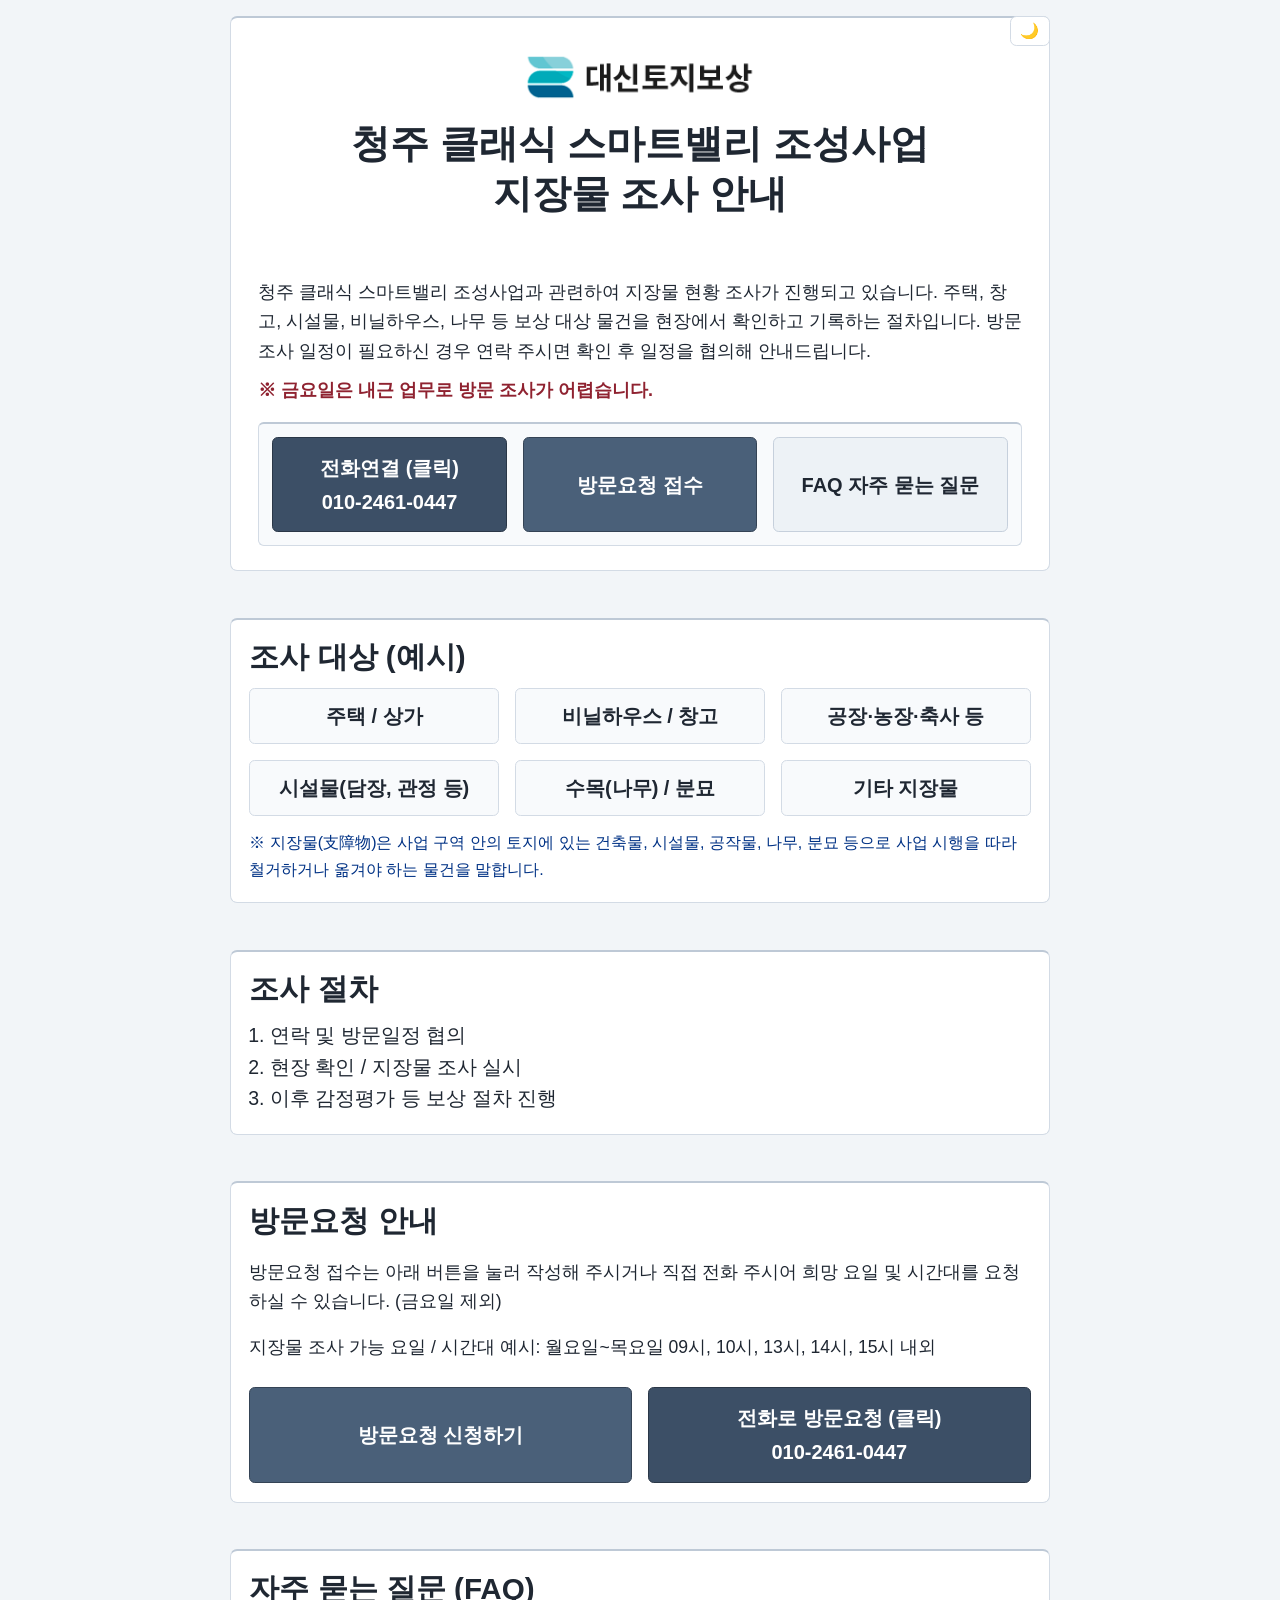
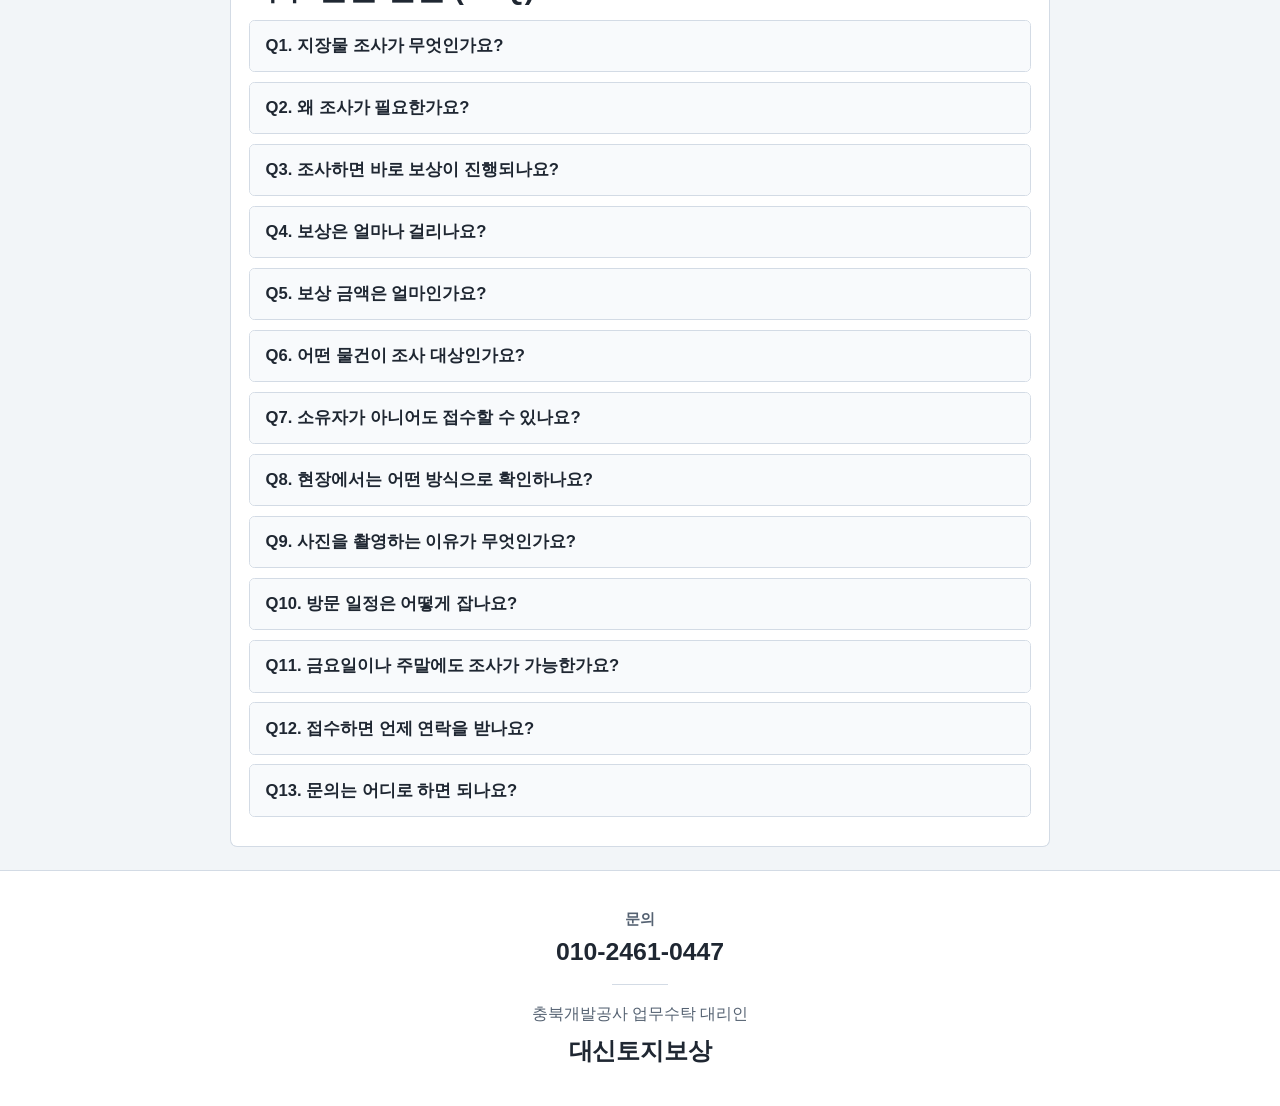
==== index.html @ c51b68f5 "Update investigation procedure steps in index.html" ====
<!doctype html>
<html lang="ko">
  <head>
    <meta charset="UTF-8" />
    <meta name="viewport" content="width=device-width, initial-scale=1.0" />

    <title>청주 클래식 스마트밸리 조성사업 지장물 조사 안내</title>

    <link rel="stylesheet" href="styles.css" />
  </head>
  <body>
    <header class="hero" id="top">
      <div class="container">

        <button id="themeToggle" class="theme-toggle" type="button" aria-label="다크 모드로 전환">🌙</button>

        <div class="hero-card">
          <div class="brand-logo-wrap">
            <img src="bictrust-logo.png" alt="대신토지보상 로고" class="brand-logo" />
          </div>
        
          <h1><span class="title-line">청주 클래식 스마트밸리 조성사업</span><span class="title-line">지장물 조사 안내</span></h1>

          </br>
          <p>
            청주 클래식 스마트밸리 조성사업과 관련하여 지장물 현황 조사가 진행되고 있습니다.
            주택, 창고, 시설물, 비닐하우스, 나무 등 보상 대상 물건을 현장에서 확인하고 기록하는 절차입니다.
            방문 조사 일정이 필요하신 경우 연락 주시면 확인 후 일정을 협의해 안내드립니다.
          </p>
          <p class="notice-text">※ 금요일은 내근 업무로 방문 조사가 어렵습니다.</p>

          <div class="cta-card" aria-label="빠른 안내 버튼">
            <div class="cta-group">
              <a class="btn btn-call" href="tel:01024610447">전화연결 (클릭) <br>010-2461-0447</a>
              <a class="btn btn-form" id="visitRequestBtn" href="#" target="_blank" rel="noopener">방문요청 접수</a>
              <a class="btn btn-faq" href="#faq">FAQ 자주 묻는 질문</a>
            </div>
          </div>

        </div>
      </div>
    </header>

    <main>
      <section class="section" aria-labelledby="target-title">

        <div class="container card">

          <h2 id="target-title">조사 대상 (예시)</h2>
          <div class="chip-grid" role="list">
            <span class="chip" role="listitem">주택 / 상가</span>
            <span class="chip" role="listitem">비닐하우스 / 창고</span>
            <span class="chip" role="listitem">공장·농장·축사 등</span>
            <span class="chip" role="listitem">시설물(담장, 관정 등)</span>
            <span class="chip" role="listitem">수목(나무) / 분묘</span>
            <span class="chip" role="listitem">기타 지장물</span>
          </div>
          <p class="notice-text2">
            ※ 지장물(支障物)은 사업 구역 안의 토지에 있는 
            건축물, 시설물, 공작물, 나무, 분묘 등으로
            사업 시행을 따라 철거하거나 옮겨야 하는 물건을 말합니다.
          </p>          
        </div>
      </section>

      <section class="section" aria-labelledby="process-title">
        <div class="container card">

          <h2 id="process-title">조사 절차</h2>
          <ol class="steps">
            <li>연락 및 방문일정 협의</li>
            <li>현장 확인 / 지장물 조사 실시</li>
            <li>이후 감정평가 등 보상 절차 진행</li>
          </ol>
        </div>
      </section>

      <section class="section visit-section" aria-labelledby="visit-title">

        <div class="container card">
          <h2 id="visit-title">방문요청 안내</h2>
          <p>방문요청 접수는 아래 버튼을 눌러 작성해 주시거나 직접 전화 주시어 희망 요일 및 시간대를 요청하실 수 있습니다. (금요일 제외)</p>
          <p>지장물 조사 가능 요일 / 시간대 예시: 월요일~목요일 09시, 10시, 13시, 14시, 15시 내외</p>
          <div class="visit-cta-wrap visit-cta-grid">
            <a class="btn btn-form btn-large" id="visitRequestBtnBottom" href="#" target="_blank" rel="noopener">방문요청 신청하기</a>
            <a class="btn btn-call btn-large" href="tel:01024610447">전화로 방문요청 (클릭)<br>010-2461-0447</a>
          </div>

        </div>
      </section>

      <section class="section" id="faq" aria-labelledby="faq-title">
        <div class="container card">
          <h2 id="faq-title">자주 묻는 질문 (FAQ)</h2>
          <div class="accordion" id="faqAccordion"></div>
        </div>
      </section>
    </main>

    <footer class="footer">
      <div class="container footer-inner">
        <p class="footer-contact-label">문의</p>
        <p class="footer-contact">
          <a href="tel:01024610447">010-2461-0447</a>
        </p>
    
        <div class="footer-divider"></div>
    
        <p class="footer-meta">충북개발공사 업무수탁 대리인</p>
        <p class="footer-brand">대신토지보상</p>
      </div>
    </footer>

    <script src="app.js" defer></script>
  </body>
</html>
---- styles.css ----
:root {
  color-scheme: light;
  --bg: #f2f5f8;
  --surface: #ffffff;
  --surface-soft: #f8fafc;
  --text: #1f2732;
  --muted: #556272;
  --outline: #d3dbe5;
  --line-strong: #bec9d6;
  --primary: #3c4f66;
  --primary-hover: #324356;
  --accent: #4a6079;
  --accent-hover: #40546a;
  --ghost-bg: #edf2f6;
  --ghost-border: #c6d0dc;
  --notice-bg: #f8ecee;
  --notice-text: #8f2230;  
  --notice-text2: #003285;
  --focus: #2b6797;
}

:root[data-theme='dark'] {
  color-scheme: dark;
  --bg: #151a20;
  --surface: #1f252d;
  --surface-soft: #252d37;
  --text: #ecf2f8;
  --muted: #c2ccd8;
  --outline: #364151;
  --line-strong: #556478;
  --primary: #647a94;
  --primary-hover: #6f86a3;
  --accent: #738ca8;
  --accent-hover: #809bb9;
  --ghost-bg: #2a3340;
  --ghost-border: #526071;
  --notice-bg: #3b2a31;
  --notice-text: #ffc0c5;  
  --notice-text2: #ffc0c5;
  --focus: #9fcaf2;

}

* {
  box-sizing: border-box;
}

html {
  scroll-behavior: smooth;
}

body {
  margin: 0;
  background: var(--bg);
  color: var(--text);
  font-family: 'Noto Sans KR', 'Malgun Gothic', Arial, sans-serif;
  font-size: 20px;
  line-height: 1.7;

}

.container {
  width: min(820px, 92vw);
  margin: 0 auto;
}

.hero {
  padding: 1rem 0 1.45rem;
}

.hero .container {
  position: relative;
}

.theme-toggle {
  position: absolute;
  top: 0;
  right: 0;
  z-index: 10;
  border: 1px solid var(--outline);
  background: var(--surface);
  color: var(--text);
  border-radius: 0.4rem;
  padding: 0.4rem 0.6rem;
  font-size: 0.95rem;
  line-height: 1;
  cursor: pointer;
}

.hero-card,
.card {
  background: var(--surface);
  border: 1px solid var(--outline);
  border-top: 2px solid var(--line-strong);
  border-radius: 0.45rem;
}

.hero-card {
  text-align: left;
  padding: 1.9rem 1.7rem 1.5rem;
}

.hero-card p {
  margin: 0.6rem 0;
  font-size: 1.12rem;
  line-height: 1.65;
}

h1 {
  margin: 0.1rem 0 0.95rem;
  font-size: clamp(1.72rem, 4.2vw, 2.45rem);
  line-height: 1.28;
  text-align: center;
}

.title-line {
  display: block;
}

.brand-logo-wrap {
  display: flex;
  justify-content: center;
  margin-bottom: 1rem;
}

.brand-logo {
  display: block;
  max-width: 240px;
  width: 100%;
  height: auto;
  object-fit: contain;
}

h2 {
  margin: 0 0 0.72rem;
  font-size: clamp(1.3rem, 3vw, 1.85rem);
  line-height: 1.3;
}

.notice-text {
  margin: 0.8rem 0 0;
  color: var(--notice-text);
  font-weight: 700;
  font-size: 1rem;
}

.notice-text2 {
  margin: 0.8rem 0 0;
  color: var(--notice-text2);
  font-weight: 500;
  font-size: 1rem;
}

.cta-card {
  margin-top: 1rem;

  background: var(--surface-soft);
  border: 1px solid var(--outline);
  border-top: 2px solid var(--line-strong);
  border-radius: 0.36rem;
  padding: 0.82rem;

}

.cta-group {
  display: grid;
  grid-template-columns: repeat(3, minmax(0, 1fr));
  gap: 1rem;

}

.btn {
  display: inline-flex;
  align-items: center;
  justify-content: center;
  min-height: 56px;

  border: 1px solid transparent;
  border-radius: 0.36rem;
  text-align: center;
  text-decoration: none;
  font-weight: 800;
  padding: 0.8rem 0.9rem;
  background: var(--ghost-bg);
  color: var(--text);
}

.btn-call {
  background: var(--primary);
  color: #ffffff;
  border-color: color-mix(in srgb, var(--primary) 70%, #000000);
}

.btn-call:hover {
  background: var(--primary-hover);
}

.btn-form {
  background: var(--accent);
  color: #ffffff;
  border-color: color-mix(in srgb, var(--accent) 70%, #000000);
}

.btn-form:hover {
  background: var(--accent-hover);
}

.btn-faq {
  background: var(--ghost-bg);
  border-color: var(--ghost-border);
}

.btn-large {
  margin-top: 0.45rem;
  width: 100%;
  max-width: 440px;
}

.btn:focus-visible,
.theme-toggle:focus-visible,
.accordion-trigger:focus-visible {
  outline: 3px solid var(--focus);
  outline-offset: 3px;
}

.section {
  padding: 1.45rem 0;
}

.card {
  padding: 1.15rem 1.15rem 1.2rem;

}

.chip-grid {
  display: grid;
  grid-template-columns: repeat(3, minmax(0, 1fr));
  gap: 1rem;

}

.chip {
  border: 1px solid var(--outline);
  border-radius: 0.35rem;
  background: var(--surface-soft);
  text-align: center;
  font-weight: 700;
  padding: 0.62rem 0.72rem;

}

.steps {
  margin: 0;
  padding-left: 1.28rem;
  font-size: 1.22rem;
  line-height: 1.62;

}

.accordion-item {
  border: 1px solid var(--outline);
  border-radius: 0.35rem;
  background: var(--surface);
  margin-bottom: 0.62rem;

  overflow: hidden;
}

.accordion-trigger {
  width: 100%;
  border: 0;
  background: var(--surface-soft);
  color: var(--text);
  text-align: left;
  font-size: 1.04rem;
  font-weight: 800;
  padding: 0.88rem 0.95rem;

  cursor: pointer;
}

.accordion-panel {
  color: var(--muted);
  padding: 0 0.95rem 0.9rem;

}

.accordion-panel[hidden] {
  display: none;
}

.footer {
  background: var(--surface);
  border-top: 1px solid var(--outline);
  padding: 2.2rem 0 2.4rem;
}

.footer-inner {
  text-align: center;
}

.footer-contact-label {
  margin: 0;
  color: var(--muted);
  font-size: 0.95rem;
  font-weight: 600;
  letter-spacing: 0.02em;
}

.footer-contact {
  margin: 0.25rem 0 0;
  font-size: 1.55rem;
  font-weight: 800;
  line-height: 1.3;
}

.footer-contact a {
  text-decoration: none;
}

.footer-divider {
  width: 56px;
  height: 1px;
  margin: 1rem auto 1rem;
  background: var(--outline);
}

.footer-meta {
  margin: 0;
  color: var(--muted);
  font-size: 1rem;
  line-height: 1.6;
}

.footer-brand {
  margin: 0.45rem 0 0;
  color: var(--text);
  font-size: 1.5rem;
  font-weight: 700;
  line-height: 1.4;
  letter-spacing: -0.01em;
}

a {
  color: inherit;
}

.visit-cta-wrap {
  text-align: center;
}

.visit-cta-grid {
  display: grid;
  grid-template-columns: repeat(2, minmax(0, 1fr));
  gap: 1rem;
  justify-items: center;
}

.visit-cta-grid .btn-large {
  width: 100%;
  max-width: none; /* 2열이므로 440 제한 해제 */
  margin-top: 0.45rem;
}

.visit-section p {
  font-size: 1.1rem;
  line-height: 1.65;
}

@media (max-width: 800px) {
  .brand-logo {
    max-width: 180px;
  }
}

@media (max-width: 800px) {
  body {
    font-size: 18px;

  }

  .theme-toggle {
    top: -0.1rem;
  }

  .hero-card {
    text-align: left;
    padding: 1.35rem 1.05rem 1.1rem;
  }

  .cta-group {
    grid-template-columns: 1fr;
    gap: 12px;
  }

  .visit-cta-grid {
    grid-template-columns: 1fr;
  }

  .chip-grid {
    grid-template-columns: repeat(2, minmax(0, 1fr));
  }

  .visit-section p {
    font-size: 1.04rem;
  }
}

@media (prefers-color-scheme: dark) {
  :root:not([data-theme='light']) {
    color-scheme: dark;
    --bg: #151a20;
    --surface: #1f252d;
    --surface-soft: #252d37;
    --text: #ecf2f8;
    --muted: #c2ccd8;
    --outline: #364151;
    --line-strong: #556478;
    --primary: #647a94;
    --primary-hover: #6f86a3;
    --accent: #738ca8;
    --accent-hover: #809bb9;
    --ghost-bg: #2a3340;
    --ghost-border: #526071;
    --notice-bg: #3b2a31;
    --notice-text: #ffc0c5;
    --focus: #9fcaf2;
  }
}

@media print {
  .theme-toggle {
    display: none;
  }

  .btn {
    background: #ffffff;
    color: #111111;
    border-color: #999999;

  }
}
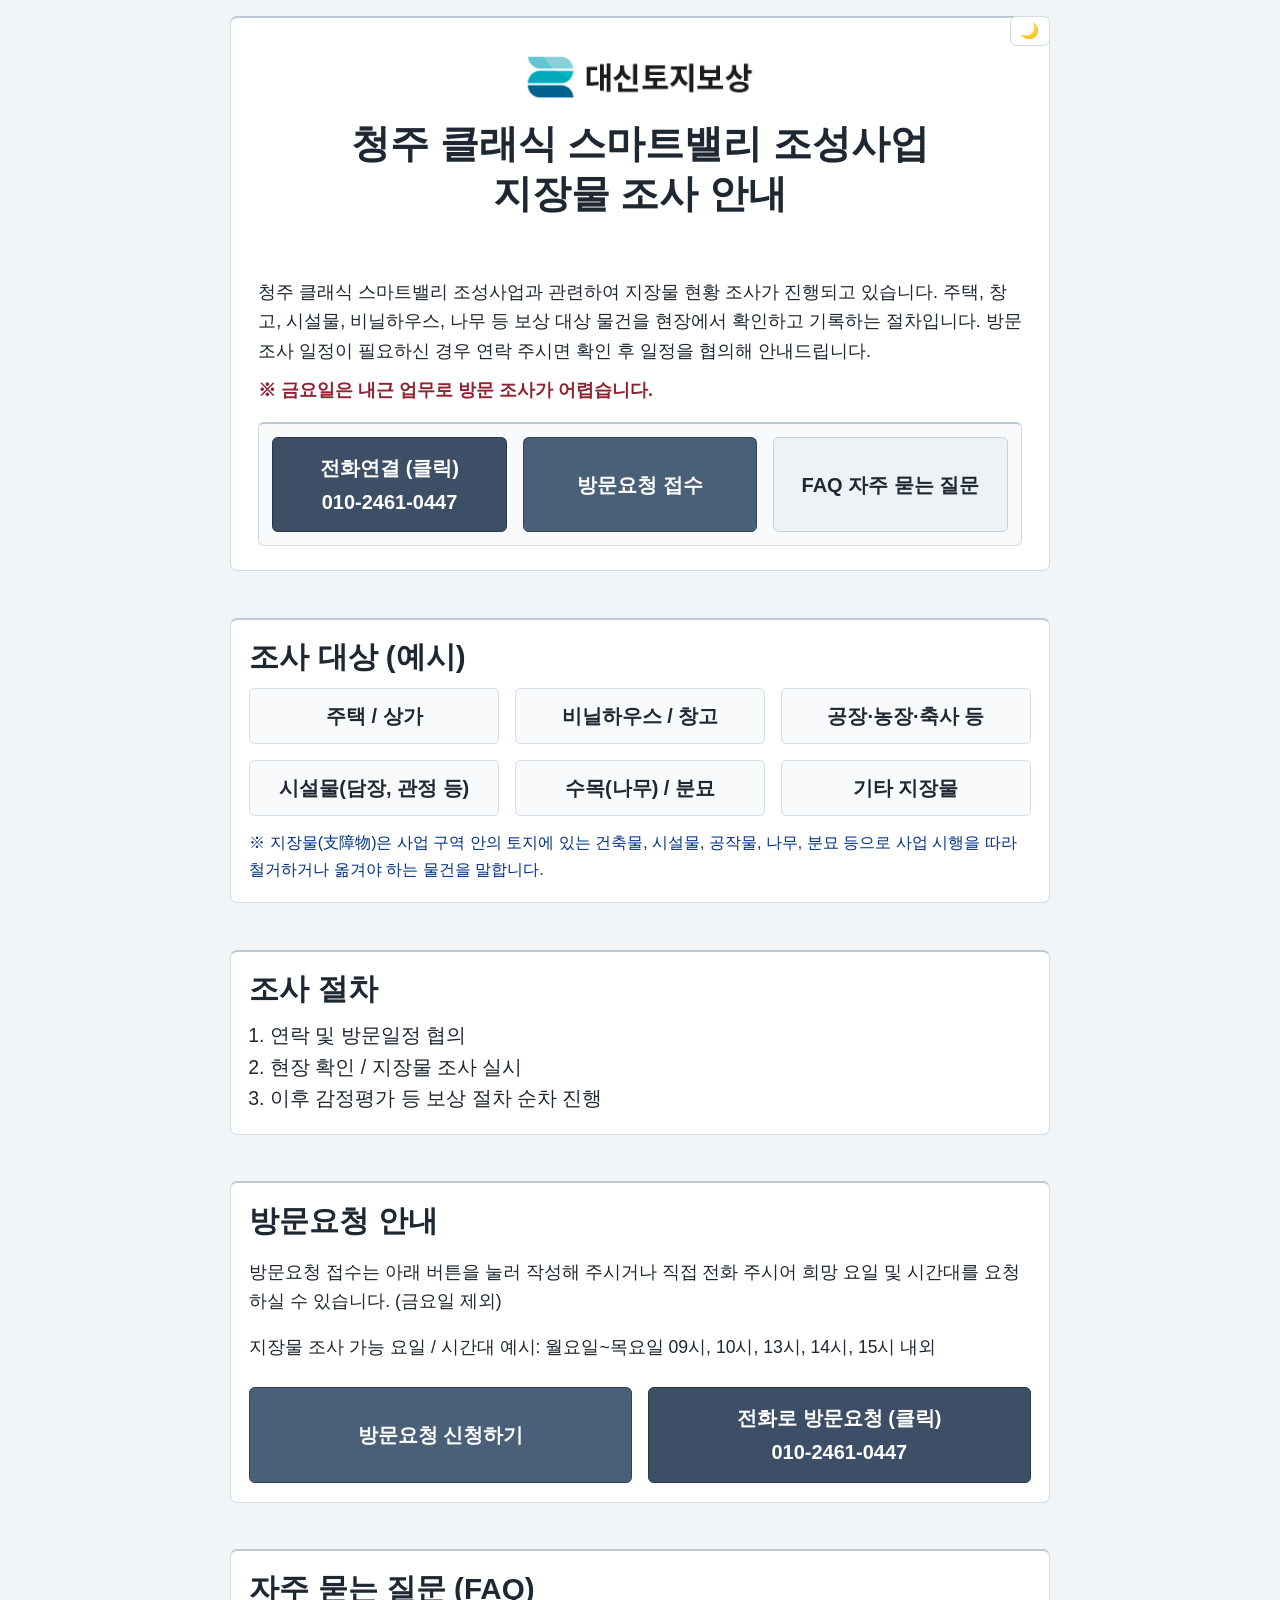
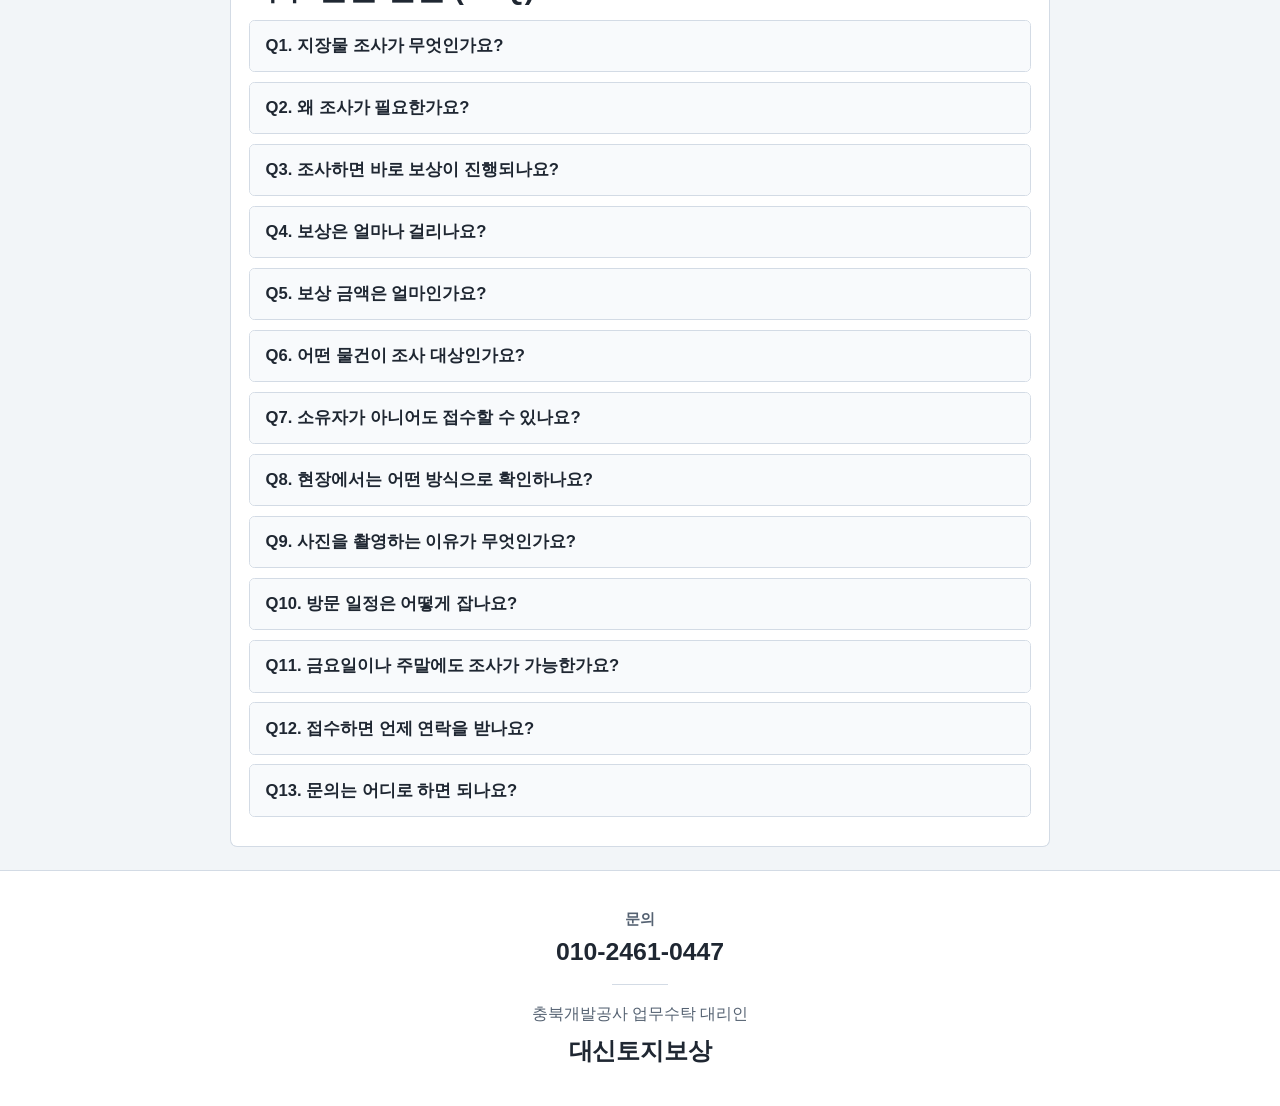
==== commit b3dcec3e: "Update step description in investigation process" ====
--- a/index.html
+++ b/index.html
@@ -70,7 +70,7 @@
           <ol class="steps">
             <li>연락 및 방문일정 협의</li>
             <li>현장 확인 / 지장물 조사 실시</li>
-            <li>이후 감정평가 등 보상 절차 진행</li>
+            <li>이후 감정평가 등 보상 절차 순차 진행</li>
           </ol>
         </div>
       </section>
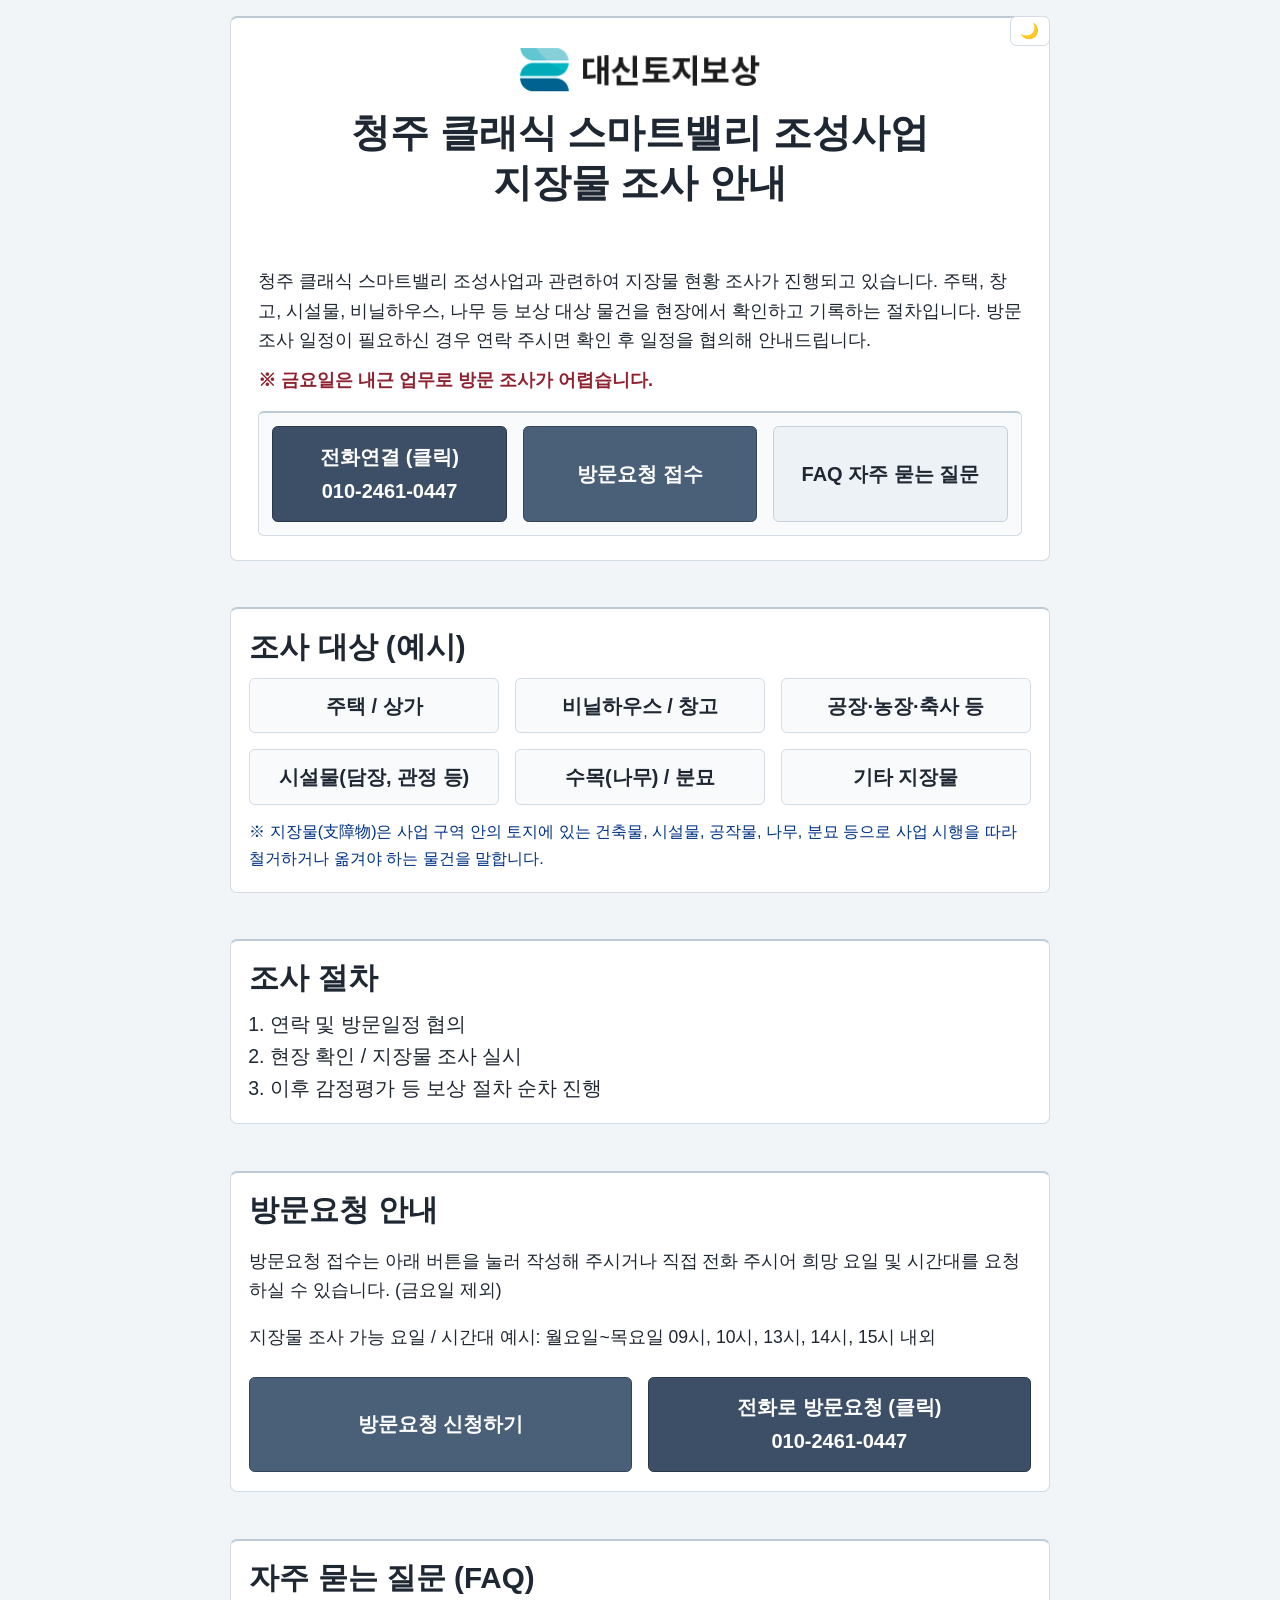
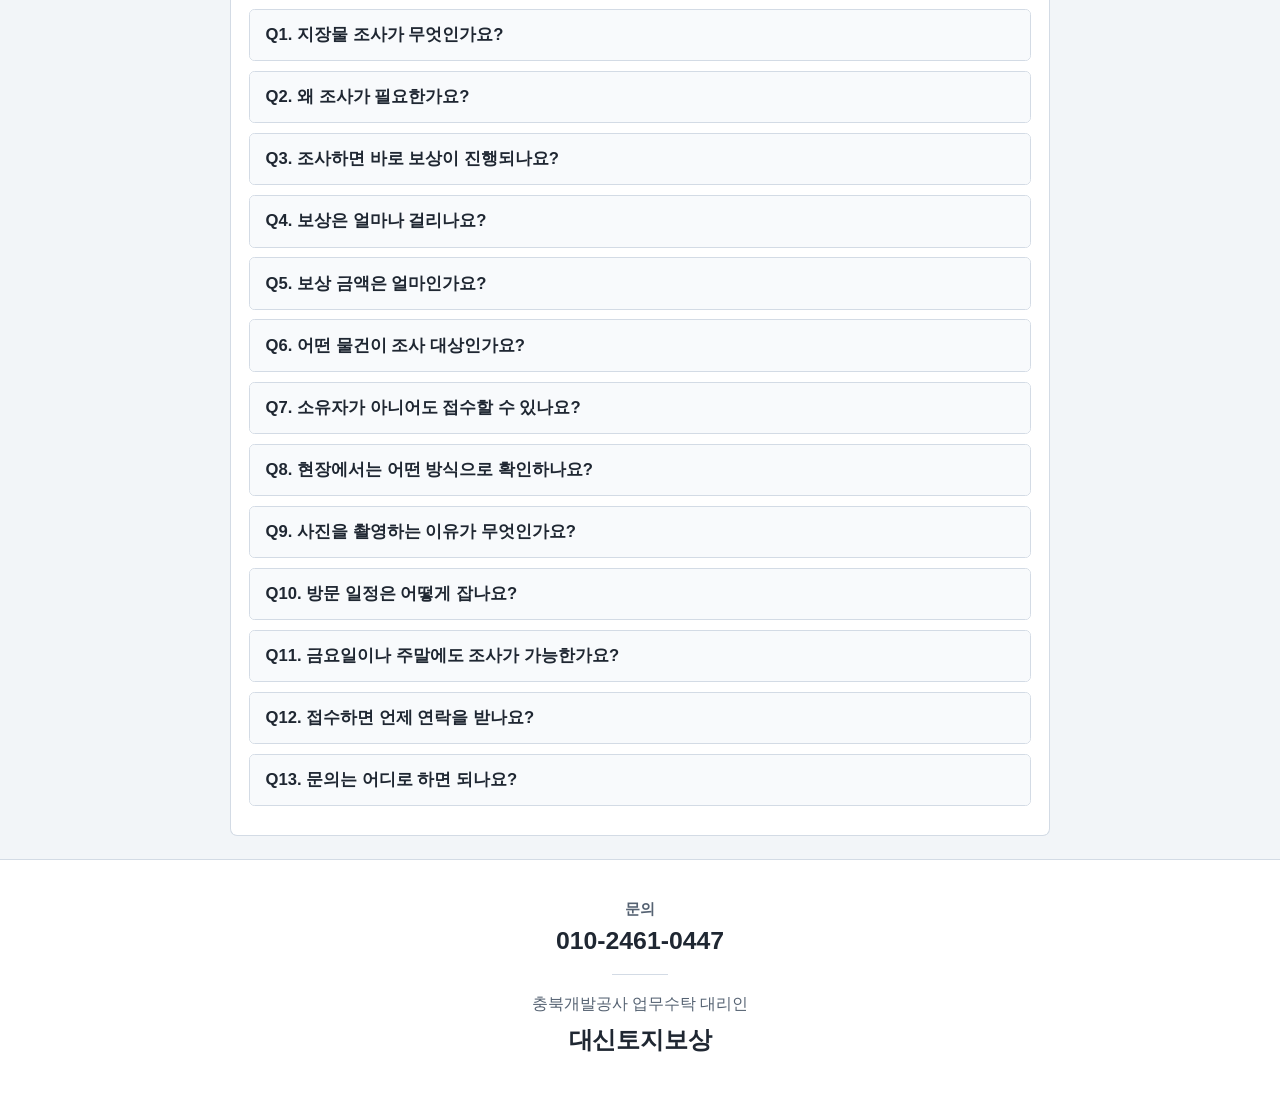
==== commit 3262188c: "Update index.html" ====
--- a/index.html
+++ b/index.html
@@ -16,7 +16,7 @@
 
         <div class="hero-card">
           <div class="brand-logo-wrap">
-            <img src="bictrust-logo.png" alt="대신토지보상 로고" class="brand-logo" />
+            <img src="scroll_logo.png" alt="대신토지보상 로고" class="brand-logo" />
           </div>
         
           <h1><span class="title-line">청주 클래식 스마트밸리 조성사업</span><span class="title-line">지장물 조사 안내</span></h1>
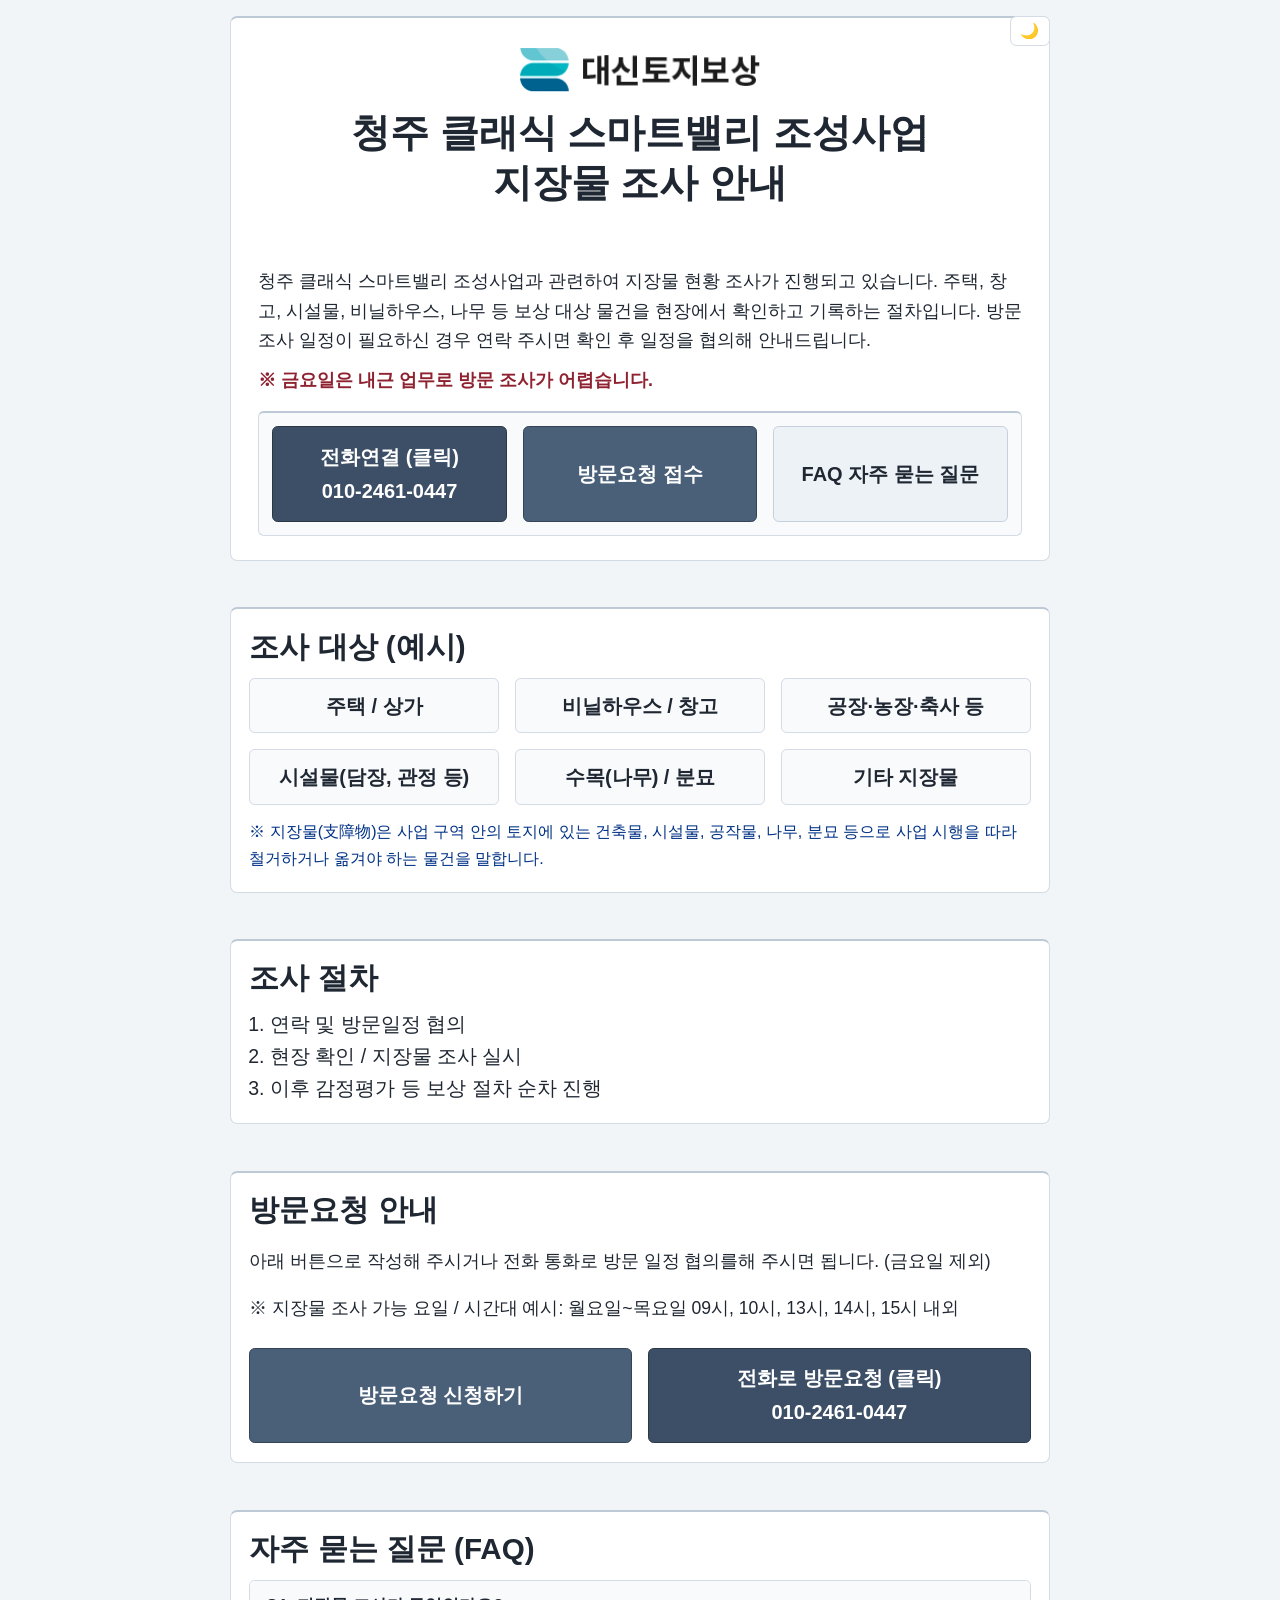
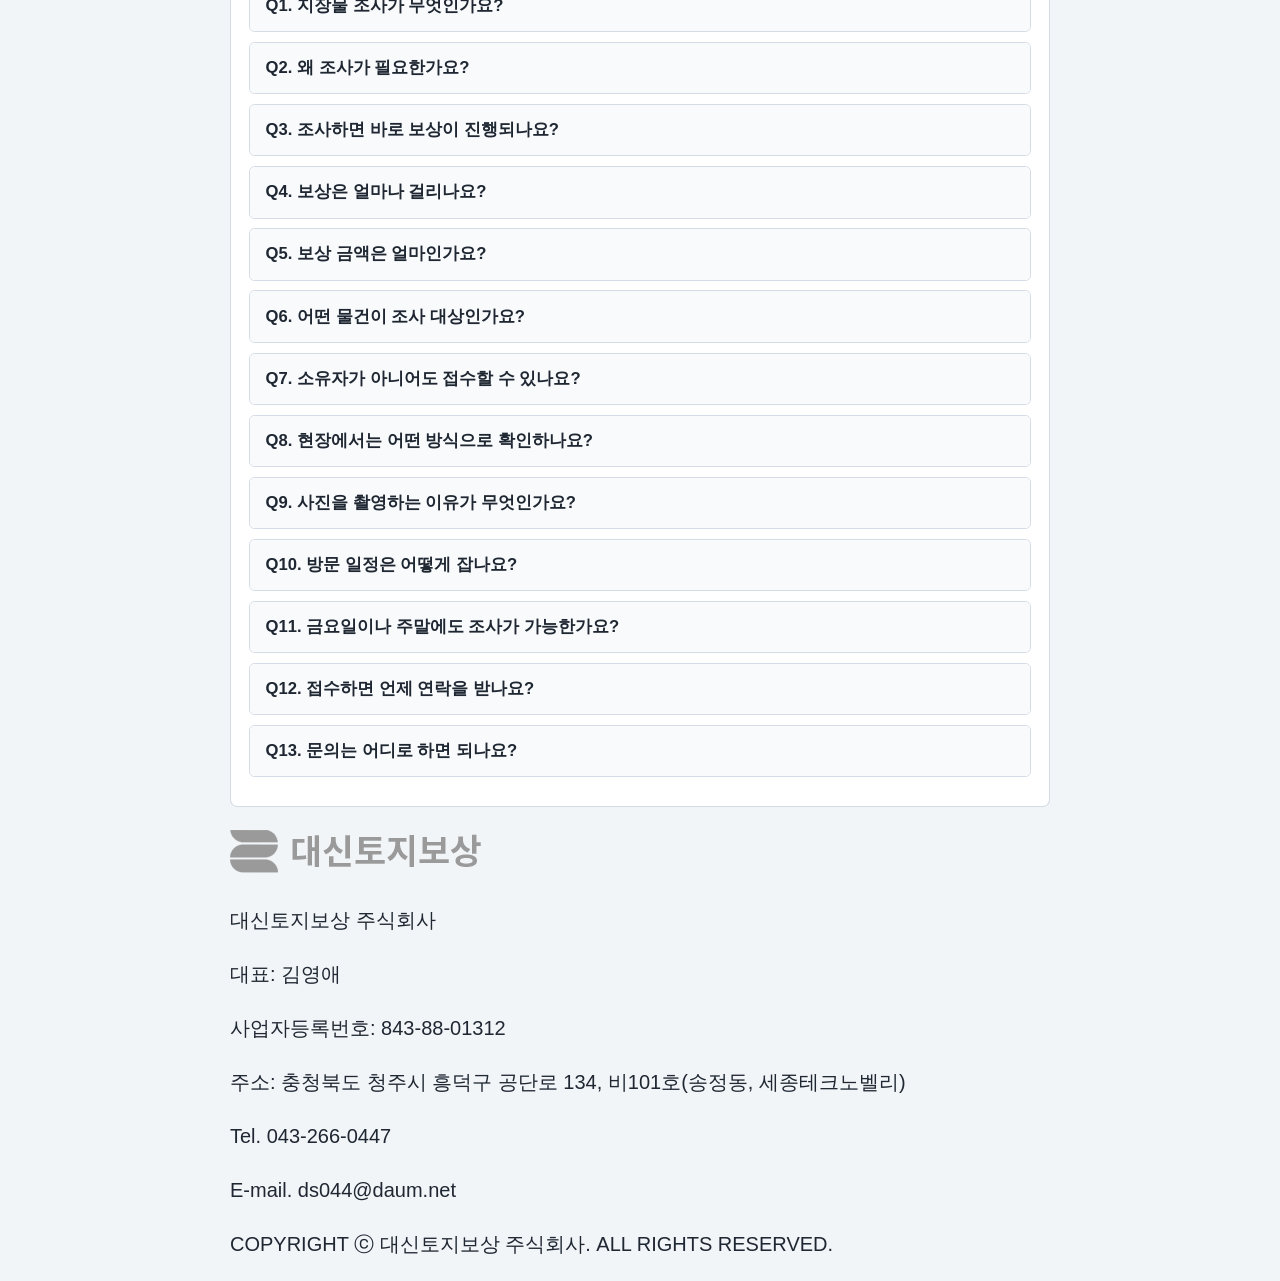
==== commit 27f03b29: "Update index.html" ====
--- a/index.html
+++ b/index.html
@@ -16,7 +16,7 @@
 
         <div class="hero-card">
           <div class="brand-logo-wrap">
-            <img src="scroll_logo.png" alt="대신토지보상 로고" class="brand-logo" />
+            <img src="scroll_logo.png" alt="대신토지보상 로고" class="brand-logo" id="brandLogo" />
           </div>
         
           <h1><span class="title-line">청주 클래식 스마트밸리 조성사업</span><span class="title-line">지장물 조사 안내</span></h1>
@@ -79,8 +79,8 @@
 
         <div class="container card">
           <h2 id="visit-title">방문요청 안내</h2>
-          <p>방문요청 접수는 아래 버튼을 눌러 작성해 주시거나 직접 전화 주시어 희망 요일 및 시간대를 요청하실 수 있습니다. (금요일 제외)</p>
-          <p>지장물 조사 가능 요일 / 시간대 예시: 월요일~목요일 09시, 10시, 13시, 14시, 15시 내외</p>
+          <p>아래 버튼으로 작성해 주시거나 전화 통화로 방문 일정 협의를해 주시면 됩니다. (금요일 제외)</p>
+          <p>※ 지장물 조사 가능 요일 / 시간대 예시: 월요일~목요일 09시, 10시, 13시, 14시, 15시 내외</p>
           <div class="visit-cta-wrap visit-cta-grid">
             <a class="btn btn-form btn-large" id="visitRequestBtnBottom" href="#" target="_blank" rel="noopener">방문요청 신청하기</a>
             <a class="btn btn-call btn-large" href="tel:01024610447">전화로 방문요청 (클릭)<br>010-2461-0447</a>
@@ -97,17 +97,22 @@
       </section>
     </main>
 
-    <footer class="footer">
-      <div class="container footer-inner">
-        <p class="footer-contact-label">문의</p>
-        <p class="footer-contact">
-          <a href="tel:01024610447">010-2461-0447</a>
-        </p>
+    <footer class="site-footer">
+      <div class="container site-footer-inner">
+        <div class="footer-logo-wrap">
+          <img src="copy_logo.png" alt="대신토지보상 로고" class="footer-logo" />
+        </div>
     
-        <div class="footer-divider"></div>
+        <div class="footer-info">
+          <p>대신토지보상 주식회사</p>
+          <p>대표: 김영애</p>
+          <p>사업자등록번호: 843-88-01312</p>
+          <p>주소: 충청북도 청주시 흥덕구 공단로 134, 비101호(송정동, 세종테크노벨리)</p>
+          <p>Tel. 043-266-0447</p>
+          <p>E-mail. ds044@daum.net</p>
+        </div>
     
-        <p class="footer-meta">충북개발공사 업무수탁 대리인</p>
-        <p class="footer-brand">대신토지보상</p>
+        <p class="footer-copy">COPYRIGHT ⓒ 대신토지보상 주식회사. ALL RIGHTS RESERVED.</p>
       </div>
     </footer>
 
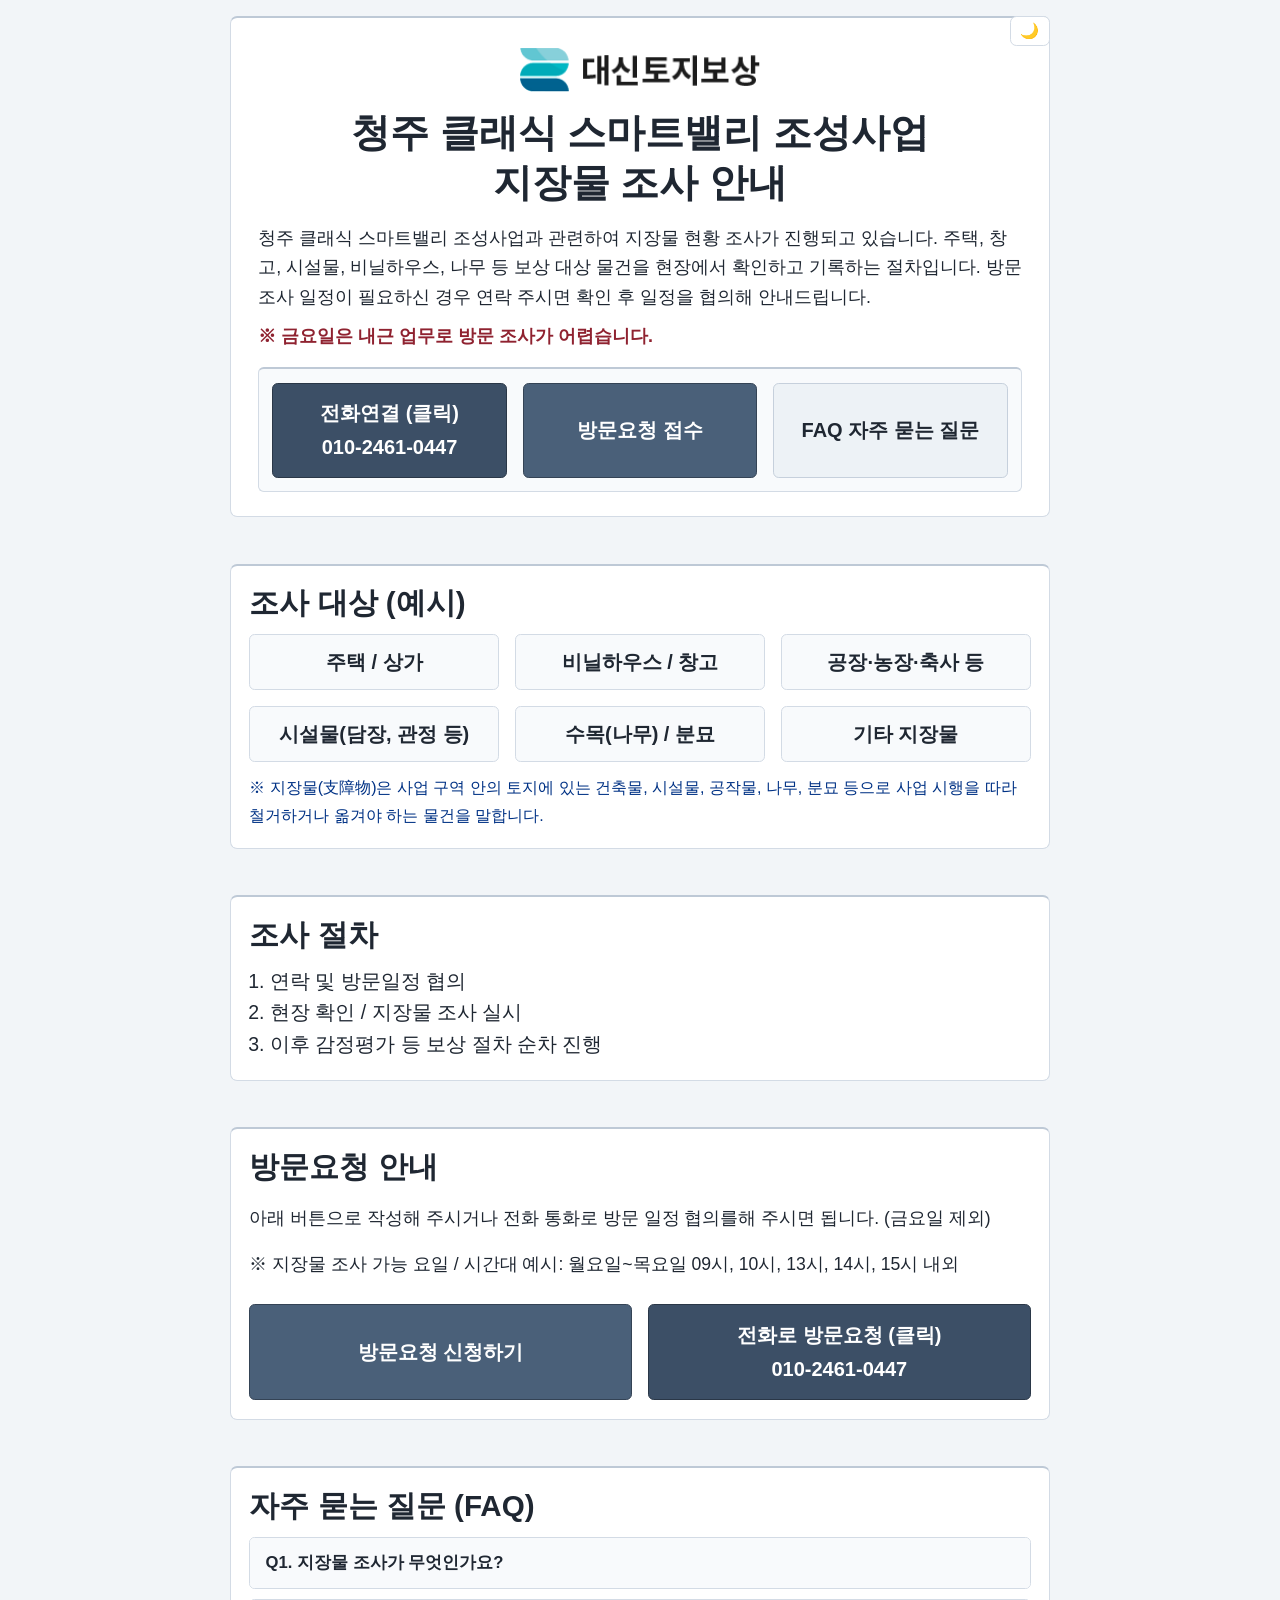
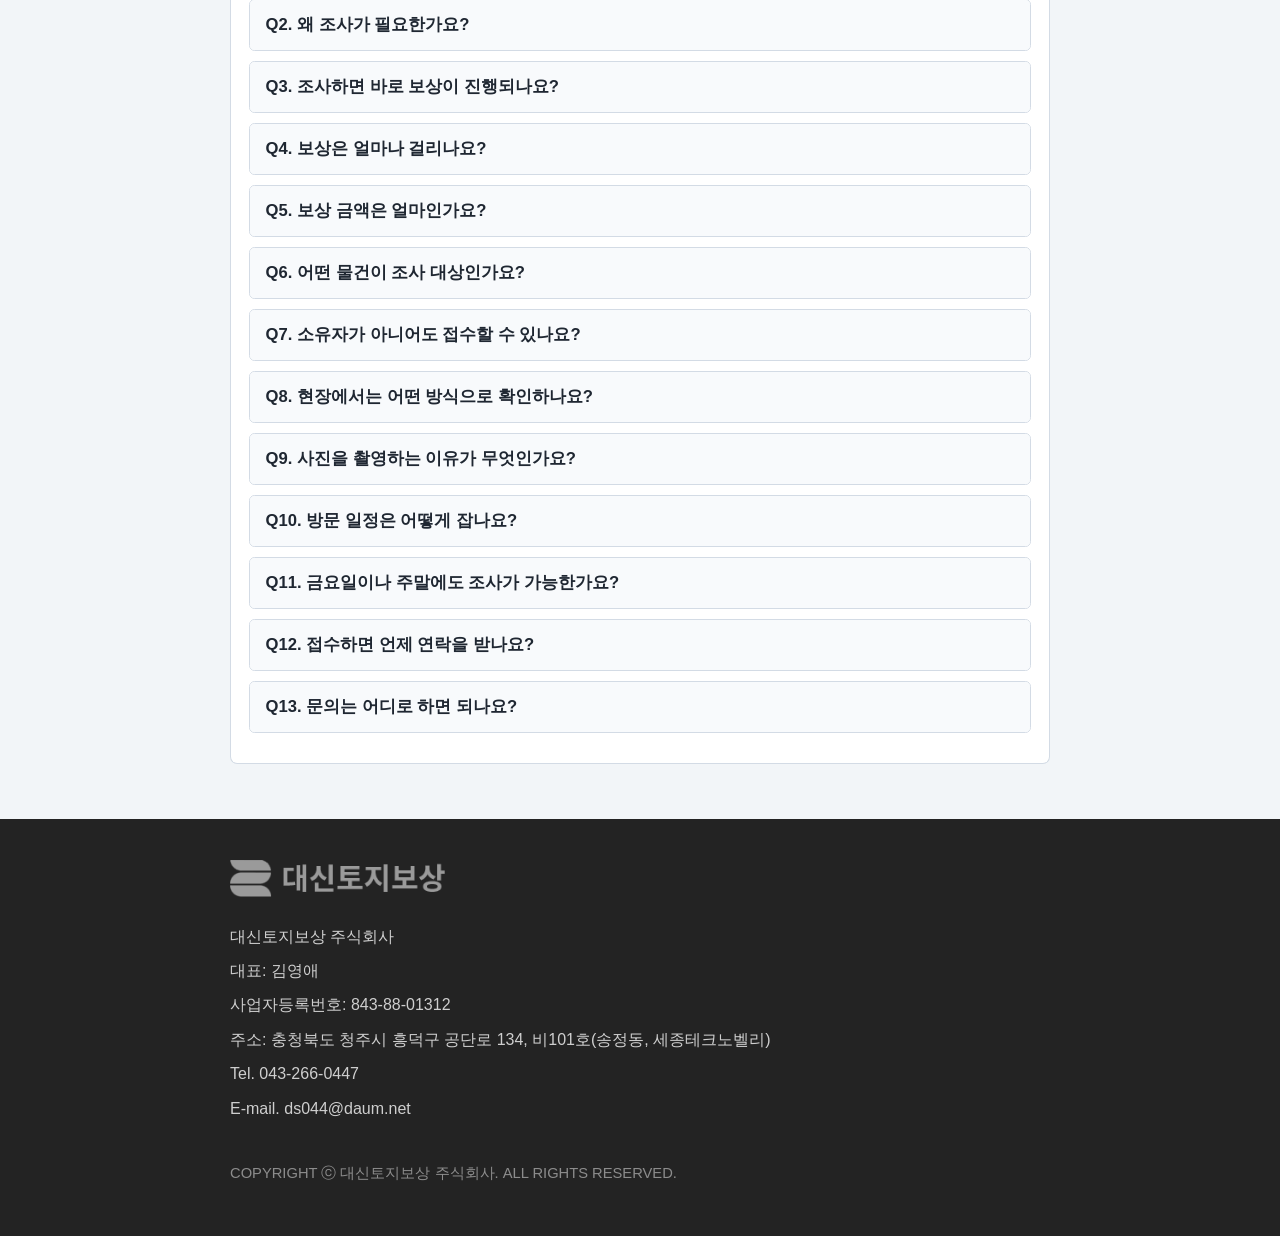
==== commit 64f951c5: "Update index.html" ====
--- a/index.html
+++ b/index.html
@@ -21,7 +21,7 @@
         
           <h1><span class="title-line">청주 클래식 스마트밸리 조성사업</span><span class="title-line">지장물 조사 안내</span></h1>
 
-          </br>
+          <div style="margin-top:10px;"></div>
           <p>
             청주 클래식 스마트밸리 조성사업과 관련하여 지장물 현황 조사가 진행되고 있습니다.
             주택, 창고, 시설물, 비닐하우스, 나무 등 보상 대상 물건을 현장에서 확인하고 기록하는 절차입니다.
--- a/styles.css
+++ b/styles.css
@@ -289,56 +289,41 @@
   display: none;
 }
 
-.footer {
-  background: var(--surface);
-  border-top: 1px solid var(--outline);
-  padding: 2.2rem 0 2.4rem;
-}
-
-.footer-inner {
-  text-align: center;
-}
-
-.footer-contact-label {
-  margin: 0;
-  color: var(--muted);
-  font-size: 0.95rem;
-  font-weight: 600;
-  letter-spacing: 0.02em;
-}
-
-.footer-contact {
-  margin: 0.25rem 0 0;
-  font-size: 1.55rem;
-  font-weight: 800;
-  line-height: 1.3;
-}
-
-.footer-contact a {
-  text-decoration: none;
-}
-
-.footer-divider {
-  width: 56px;
-  height: 1px;
-  margin: 1rem auto 1rem;
-  background: var(--outline);
-}
-
-.footer-meta {
-  margin: 0;
-  color: var(--muted);
+.site-footer {
+  background: #232323;
+  color: rgba(255, 255, 255, 0.82);
+  padding: 2.6rem 0 2.2rem;
+  margin-top: 2rem;
+}
+
+.site-footer-inner {
+  display: flex;
+  flex-direction: column;
+  gap: 1.2rem;
+}
+
+.footer-logo-wrap {
+  margin-bottom: 0.4rem;
+}
+
+.footer-logo {
+  display: block;
+  max-width: 220px;
+  width: 100%;
+  height: auto;
+}
+
+.footer-info p {
+  margin: 0 0 0.45rem;
   font-size: 1rem;
-  line-height: 1.6;
-}
-
-.footer-brand {
-  margin: 0.45rem 0 0;
-  color: var(--text);
-  font-size: 1.5rem;
-  font-weight: 700;
-  line-height: 1.4;
-  letter-spacing: -0.01em;
+  line-height: 1.7;
+  color: rgba(255, 255, 255, 0.78);
+}
+
+.footer-copy {
+  margin-top: 0.8rem;
+  font-size: 0.92rem;
+  color: rgba(255, 255, 255, 0.48);
 }
 
 a {
@@ -370,6 +355,25 @@
 @media (max-width: 800px) {
   .brand-logo {
     max-width: 180px;
+  }
+}
+
+@media (max-width: 800px) {
+  .site-footer {
+    padding: 2rem 0 1.8rem;
+  }
+
+  .footer-logo {
+    max-width: 180px;
+  }
+
+  .footer-info p {
+    font-size: 0.95rem;
+    line-height: 1.65;
+  }
+
+  .footer-copy {
+    font-size: 0.84rem;
   }
 }
 
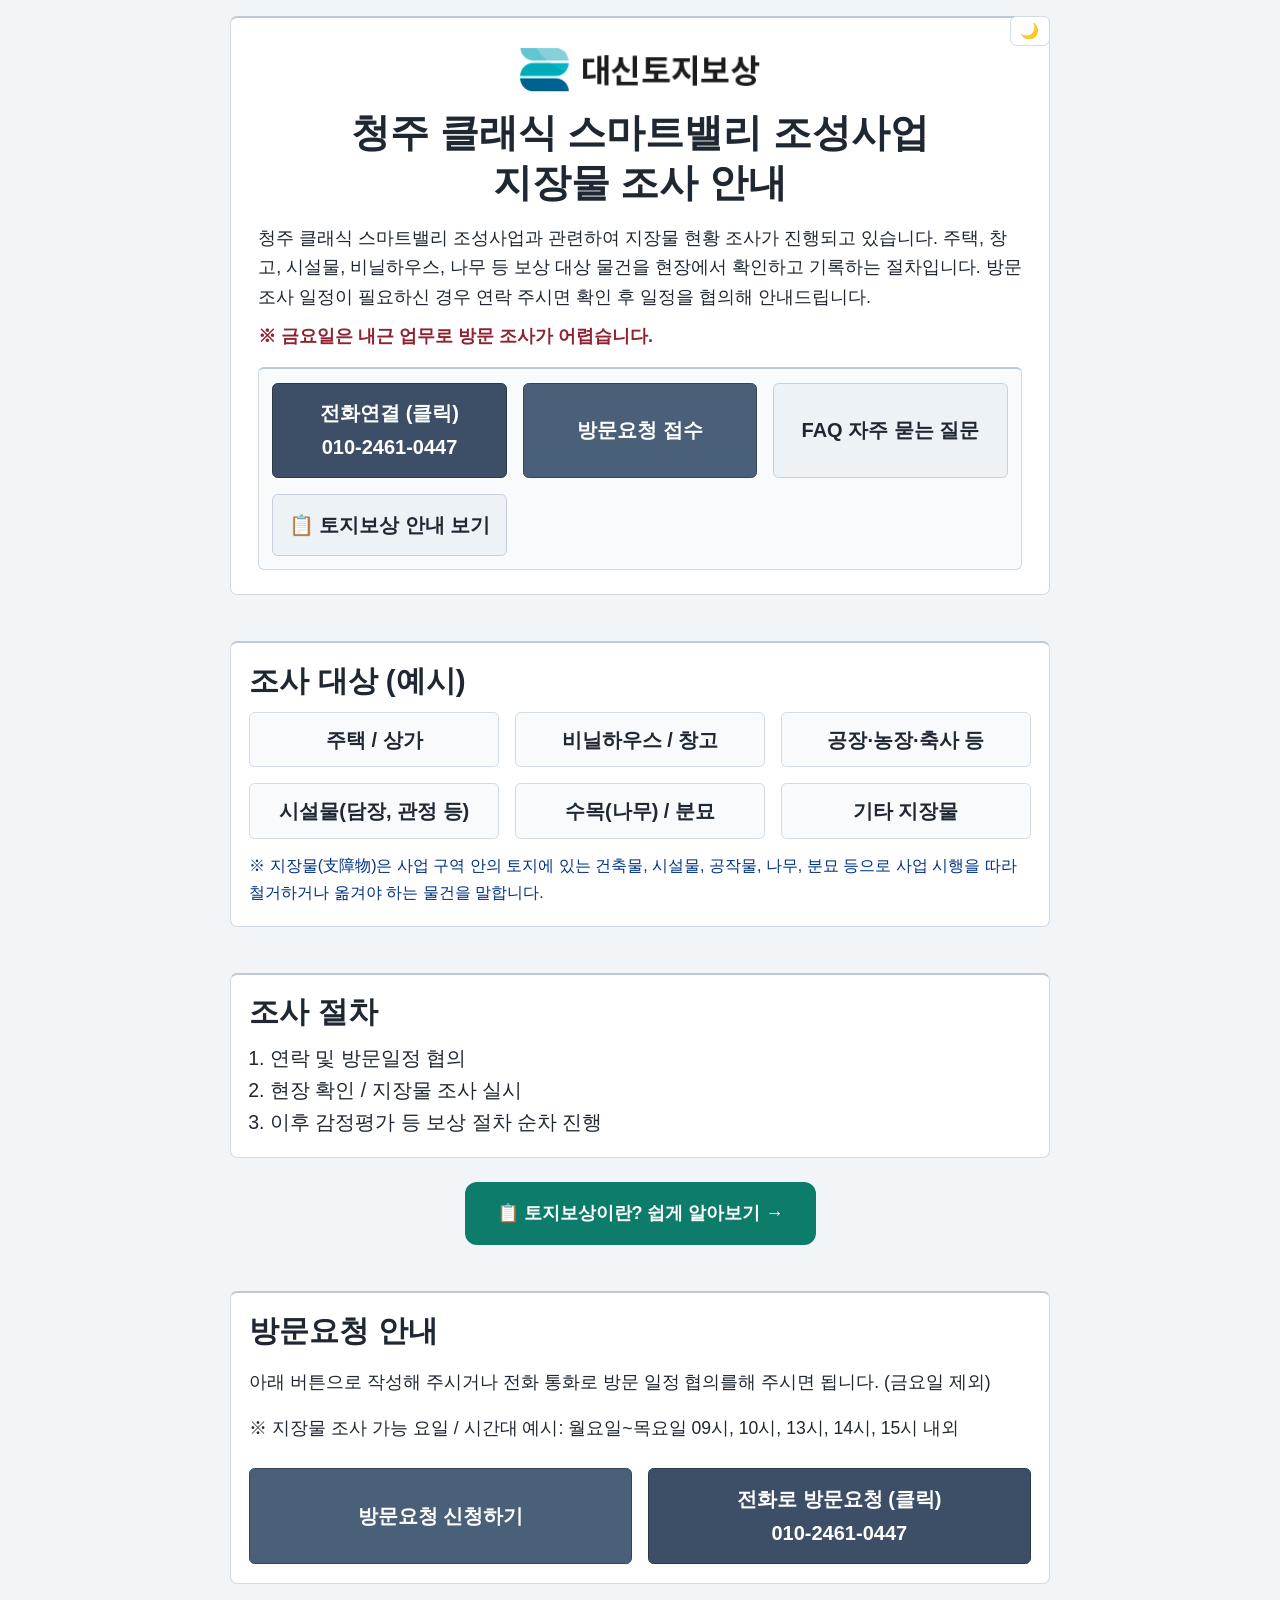
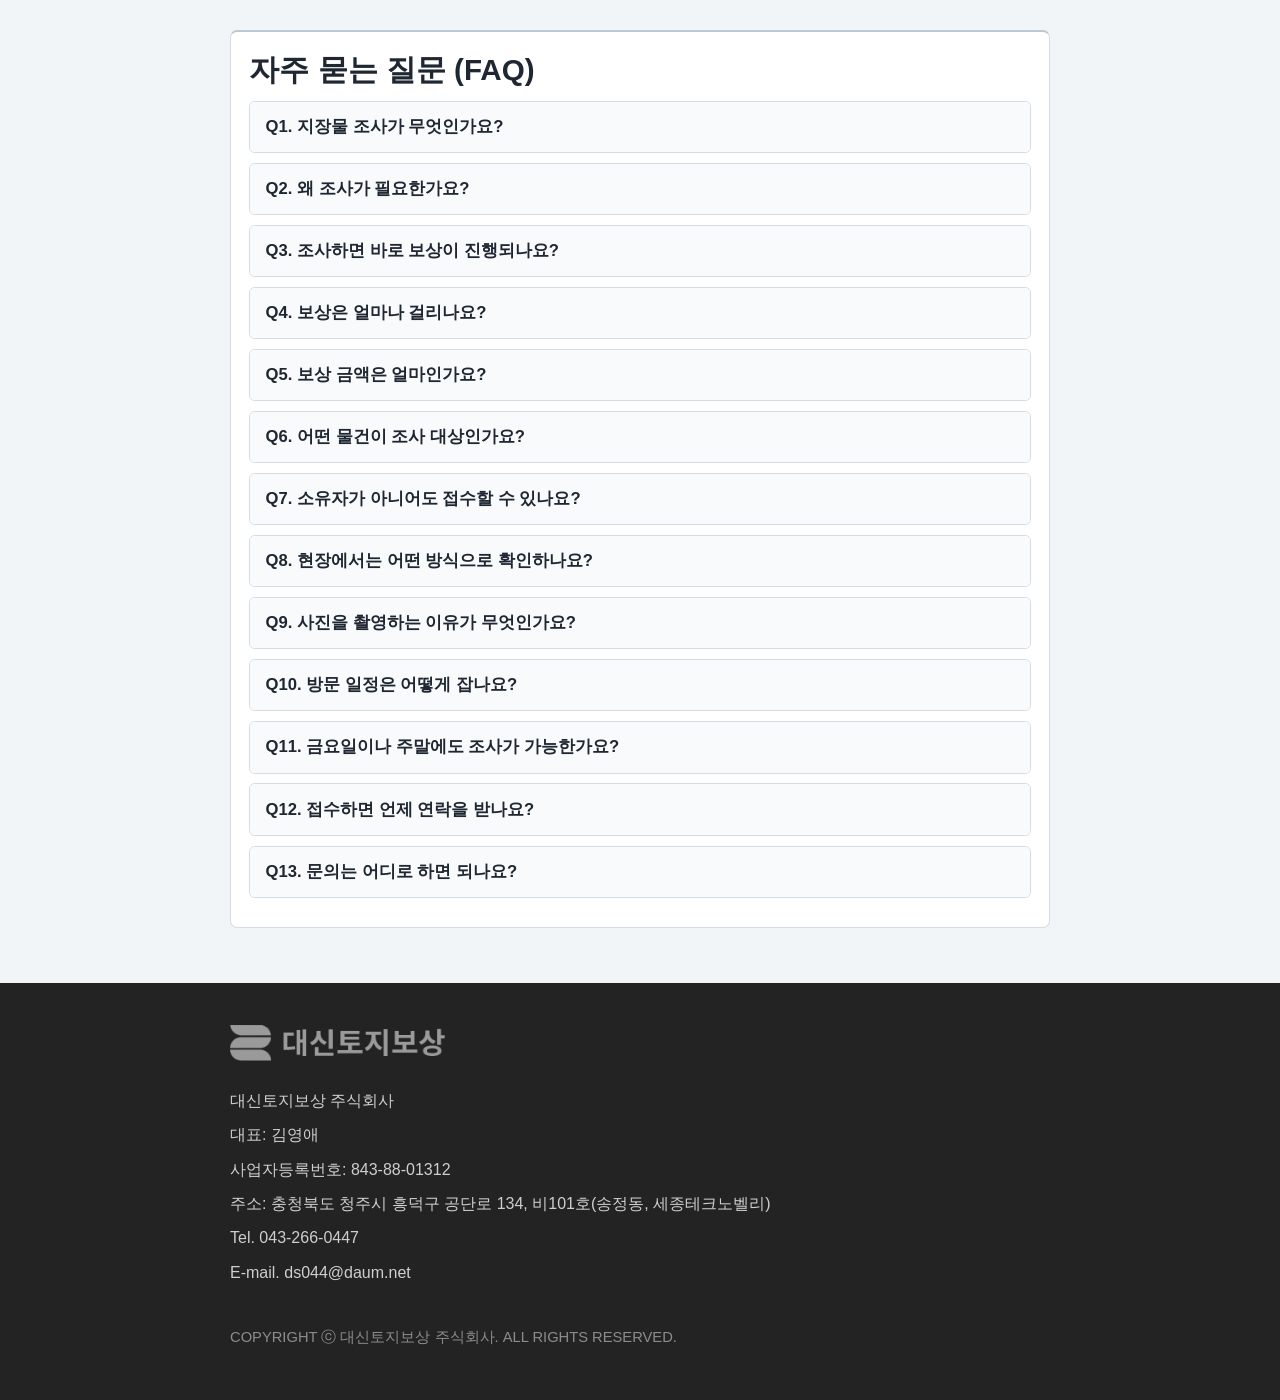
==== commit 294cac35: "Update index.html" ====
--- a/index.html
+++ b/index.html
@@ -21,7 +21,7 @@
         
           <h1><span class="title-line">청주 클래식 스마트밸리 조성사업</span><span class="title-line">지장물 조사 안내</span></h1>
 
-          <div style="margin-top:10px;"></div>
+          <div style="margin-top:15px;"></div>
           <p>
             청주 클래식 스마트밸리 조성사업과 관련하여 지장물 현황 조사가 진행되고 있습니다.
             주택, 창고, 시설물, 비닐하우스, 나무 등 보상 대상 물건을 현장에서 확인하고 기록하는 절차입니다.
@@ -34,6 +34,7 @@
               <a class="btn btn-call" href="tel:01024610447">전화연결 (클릭) <br>010-2461-0447</a>
               <a class="btn btn-form" id="visitRequestBtn" href="#" target="_blank" rel="noopener">방문요청 접수</a>
               <a class="btn btn-faq" href="#faq">FAQ 자주 묻는 질문</a>
+              <a class="btn btn-faq" href="compensation.html" target="_blank">📋 토지보상 안내 보기</a>
             </div>
           </div>
 
@@ -72,6 +73,14 @@
             <li>현장 확인 / 지장물 조사 실시</li>
             <li>이후 감정평가 등 보상 절차 순차 진행</li>
           </ol>
+        </div>
+
+        <div style="text-align:center;margin-top:24px">
+          <a href="compensation.html" target="_blank"
+             style="display:inline-block;padding:16px 32px;background:#0E7C6A;color:#fff;
+                    border-radius:12px;font-size:18px;font-weight:700;text-decoration:none">
+            📋 토지보상이란? 쉽게 알아보기 →
+          </a>
         </div>
       </section>
 
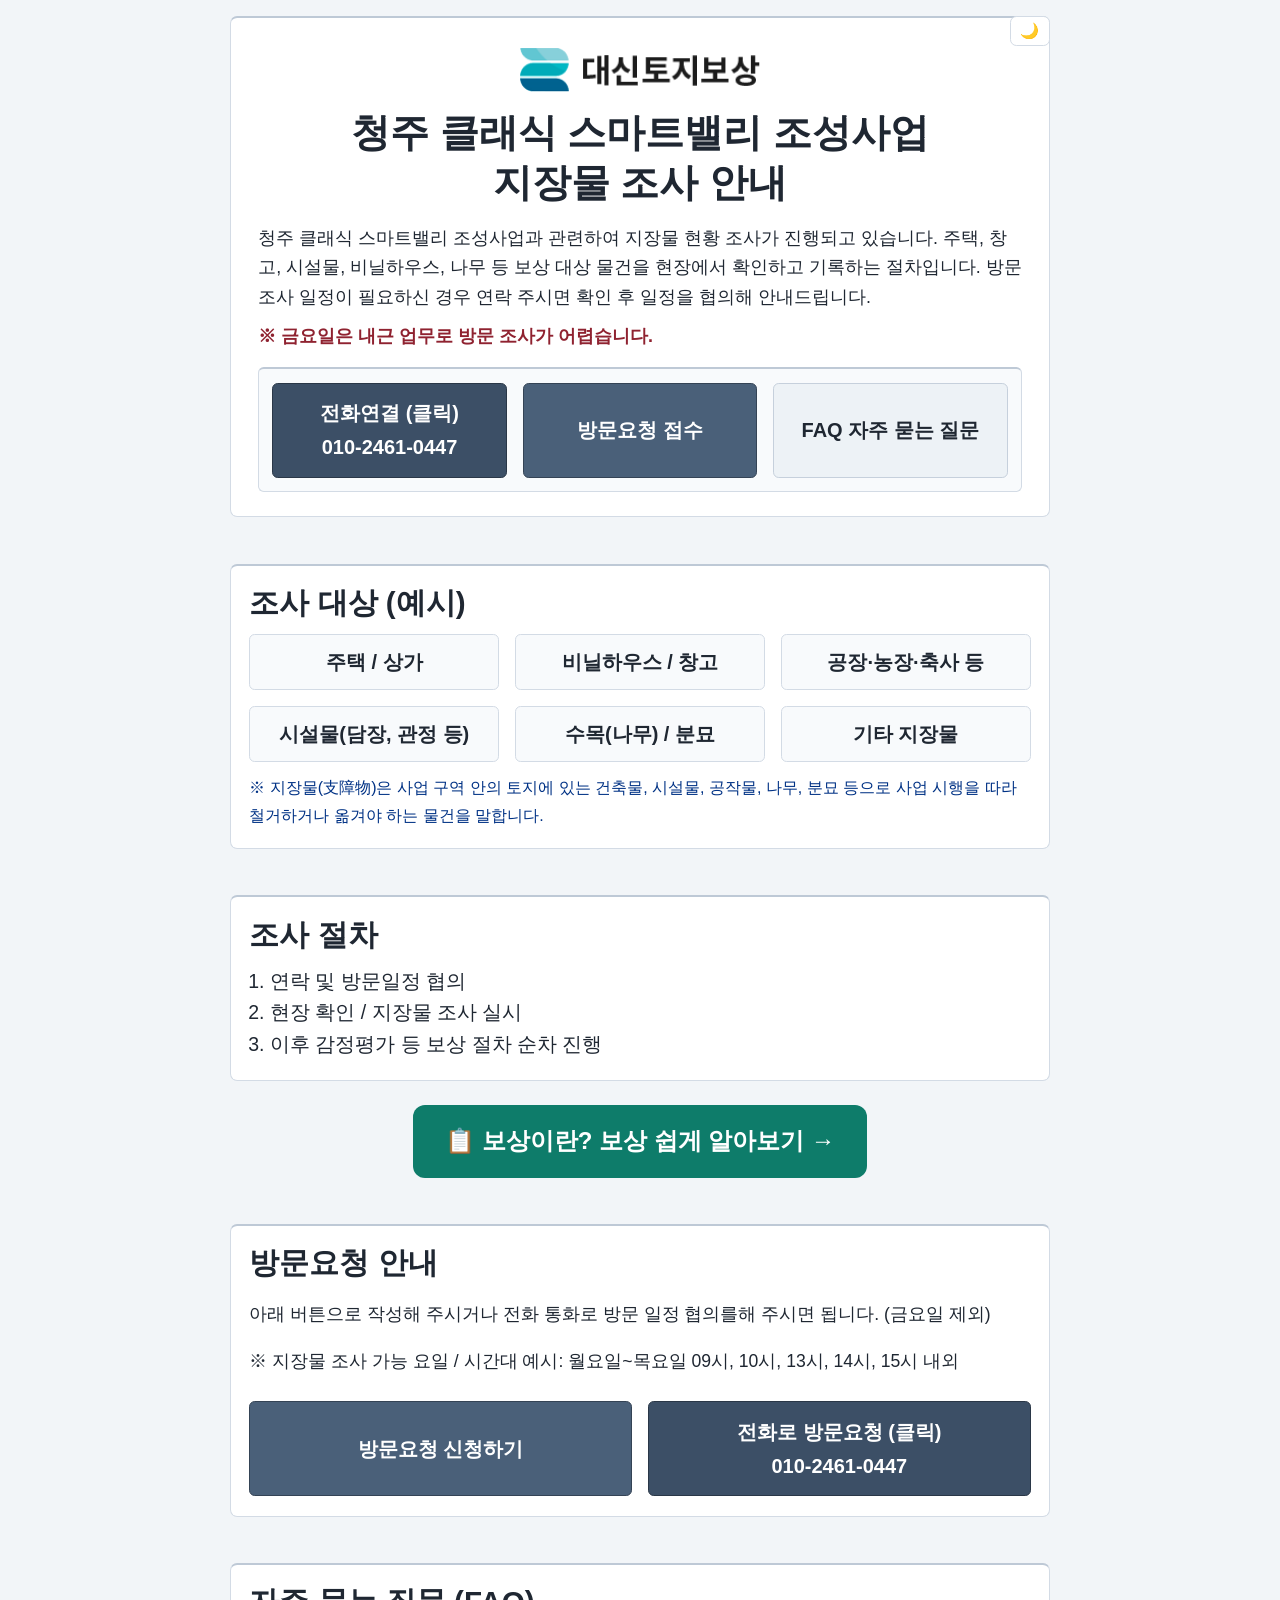
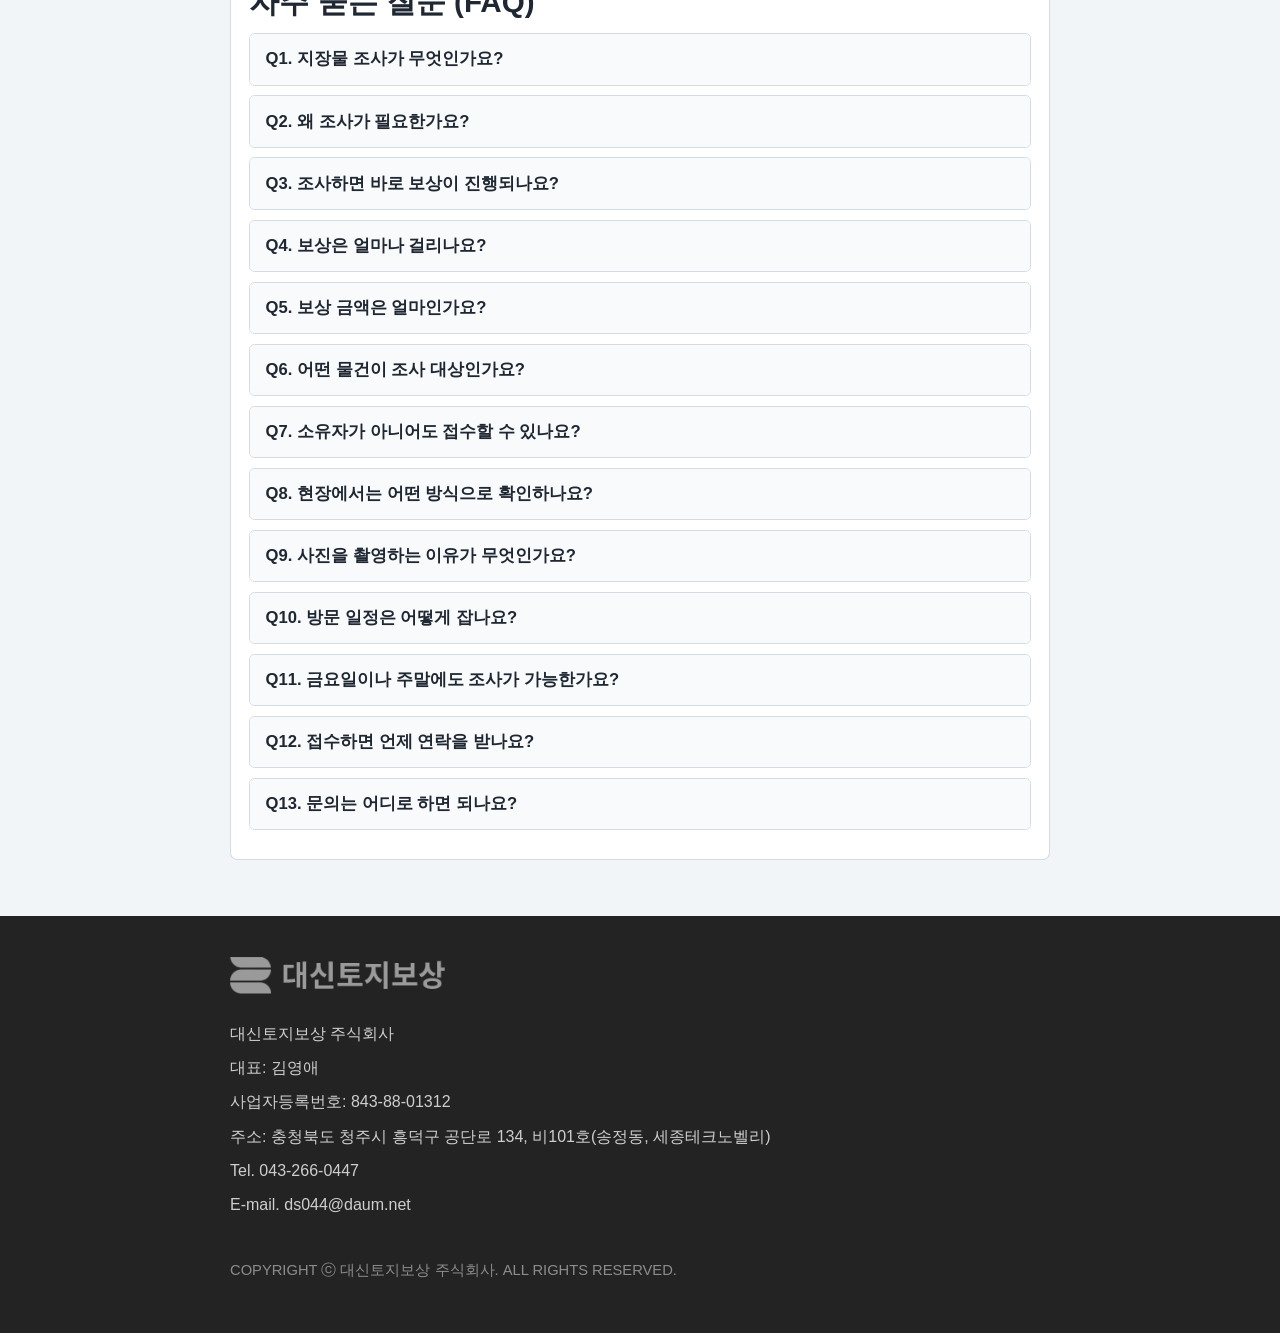
==== commit 9ba41055: "Update index.html" ====
--- a/index.html
+++ b/index.html
@@ -34,7 +34,6 @@
               <a class="btn btn-call" href="tel:01024610447">전화연결 (클릭) <br>010-2461-0447</a>
               <a class="btn btn-form" id="visitRequestBtn" href="#" target="_blank" rel="noopener">방문요청 접수</a>
               <a class="btn btn-faq" href="#faq">FAQ 자주 묻는 질문</a>
-              <a class="btn btn-faq" href="compensation.html" target="_blank">📋 토지보상 안내 보기</a>
             </div>
           </div>
 
@@ -78,8 +77,8 @@
         <div style="text-align:center;margin-top:24px">
           <a href="compensation.html" target="_blank"
              style="display:inline-block;padding:16px 32px;background:#0E7C6A;color:#fff;
-                    border-radius:12px;font-size:18px;font-weight:700;text-decoration:none">
-            📋 토지보상이란? 쉽게 알아보기 →
+                    border-radius:12px;font-size:24px;font-weight:700;text-decoration:none">
+            📋 보상이란? 보상 쉽게 알아보기 →
           </a>
         </div>
       </section>
